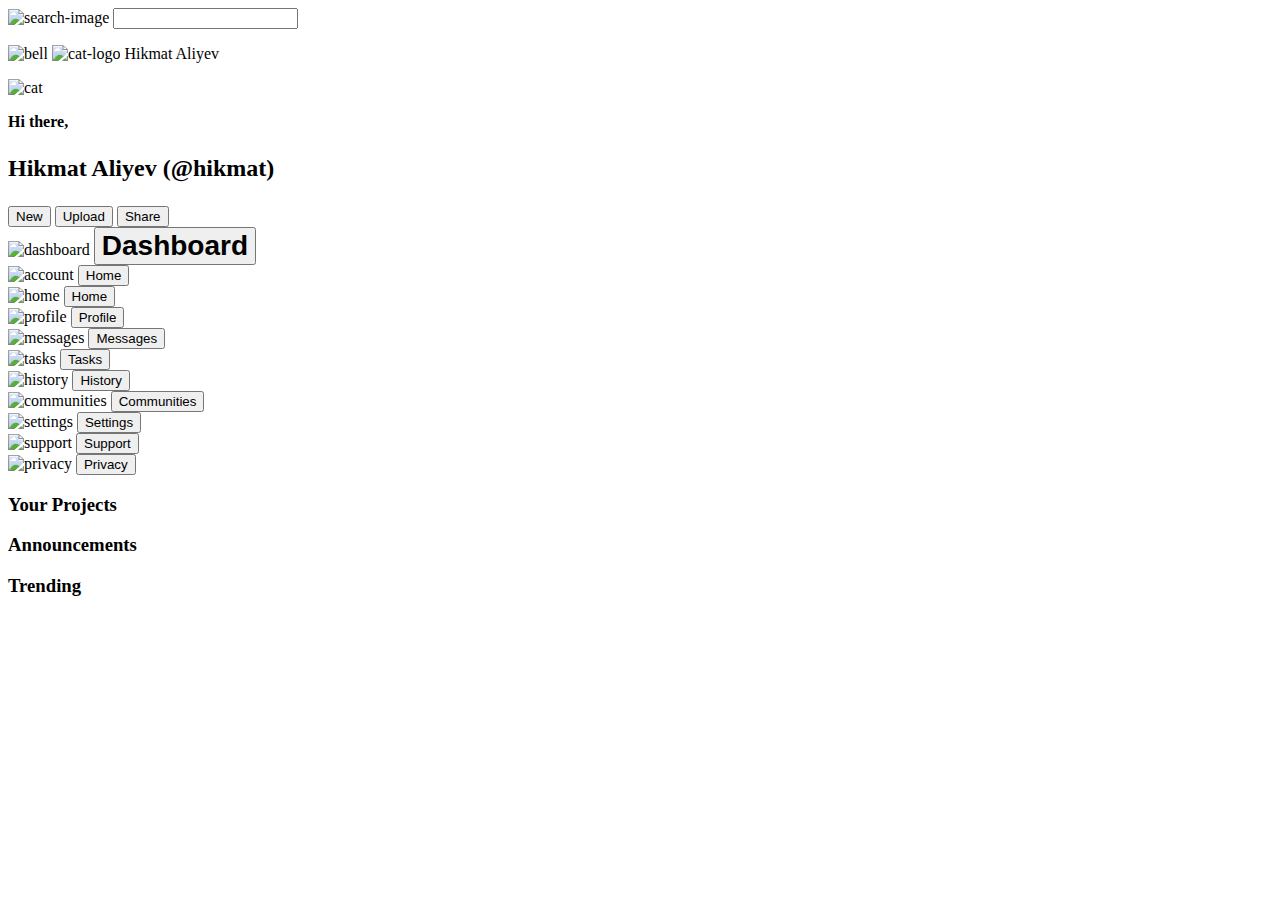
==== index.html @ 1880cd0d "Create template" ====
<!DOCTYPE html>
<html lang="en">
<head>
    <meta charset="UTF-8">
    <meta http-equiv="X-UA-Compatible" content="IE=edge">
    <meta name="viewport" content="width=device-width, initial-scale=1.0">
    <title>Document</title>
    <link rel="stylesheet" href="styles2.css">
</head>
<body>
    <div class="header">
        <div class="upper-header">
            <div class="upper-child1">
                <label for="search"><img src="images/magnify.png" alt="search-image"></label>
                <input type="search" name="search" id="search">
            </div>
            <div class="upper-child2">
                <img src="images/bell-ring-outline.png" alt="bell">
                <img src="images/fpp,small,lustre,wall_texture,product,750x1000.jpg" alt="cat-logo">
                <p style="display: inline-block;">Hikmat Aliyev</p>
            </div>
        </div>

        <div class="below-header">
            <div class="below-child1">
                <img src="images/fpp,small,lustre,wall_texture,product,750x1000.jpg" alt="cat">
                <div>
                    <p class="hi" style="font-size: 16px; font-weight: bold;">Hi there,</p>
                    <p style="font-size: 24px; font-weight: bold;">Hikmat Aliyev (@hikmat)</p>
                </div>
            </div>

            <div class="below-child2">
                <button>New</button>
                <button>Upload</button>
                <button>Share</button>
            </div>
        </div>
    </div>

    <div class="sidebar">
        <div class="dashboard">
            <img id=dashboard src="images/view-dashboard-outline.png" alt="dashboard">
            <button style="font-size: 28px; font-weight: bold;">Dashboard</button> 
        </div>
        <div>
            <img src="images/account-card-outline.png" alt="account">
            <button>Home</button>
        </div>
        <div>
            <img src="images/home-edit-outline.png" alt="home">
            <button>Home</button>
        </div>
        <div>
            <img src="images/account-card-outline.png" alt="profile">
            <button>Profile</button>
        </div>
        <div>
            <img src="images/message-outline.png" alt="messages">
            <button>Messages</button>
        </div>
        <div>
            <img src="images/file-edit-outline.png" alt="tasks">
            <button>Tasks</button>
        </div>
        <div>
            <img src="images/history.png" alt="history">
            <button>History</button>
        </div>
        <div>
            <img src="images/account-group-outline.png" alt="communities">
            <button>Communities</button>
        </div>
        <div>
            <img src="images/cog.png" alt="settings">
            <button>Settings</button>
        </div>
        <div>
            <img src="images/face-agent.png" alt="support">
            <button>Support</button>
        </div>
        <div>
            <img src="images/security.png" alt="privacy">
            <button>Privacy</button>
        </div>
    </div>
    <div class="main">
        <div class="projects">
            <h3>Your Projects</h3>
            <div>
                <div></div>
                <div></div>
                <div></div>
                <div></div>
                <div></div>
                <div></div>
            </div>
        </div>
        
        <div class="announcements">
            <h3>Announcements</h3>
            <div>
                <div class="announce"></div>
                <h3>Trending</h3>
                <div class="trending"></div>
            </div>
        </div>
    </div>
</body>
</html>
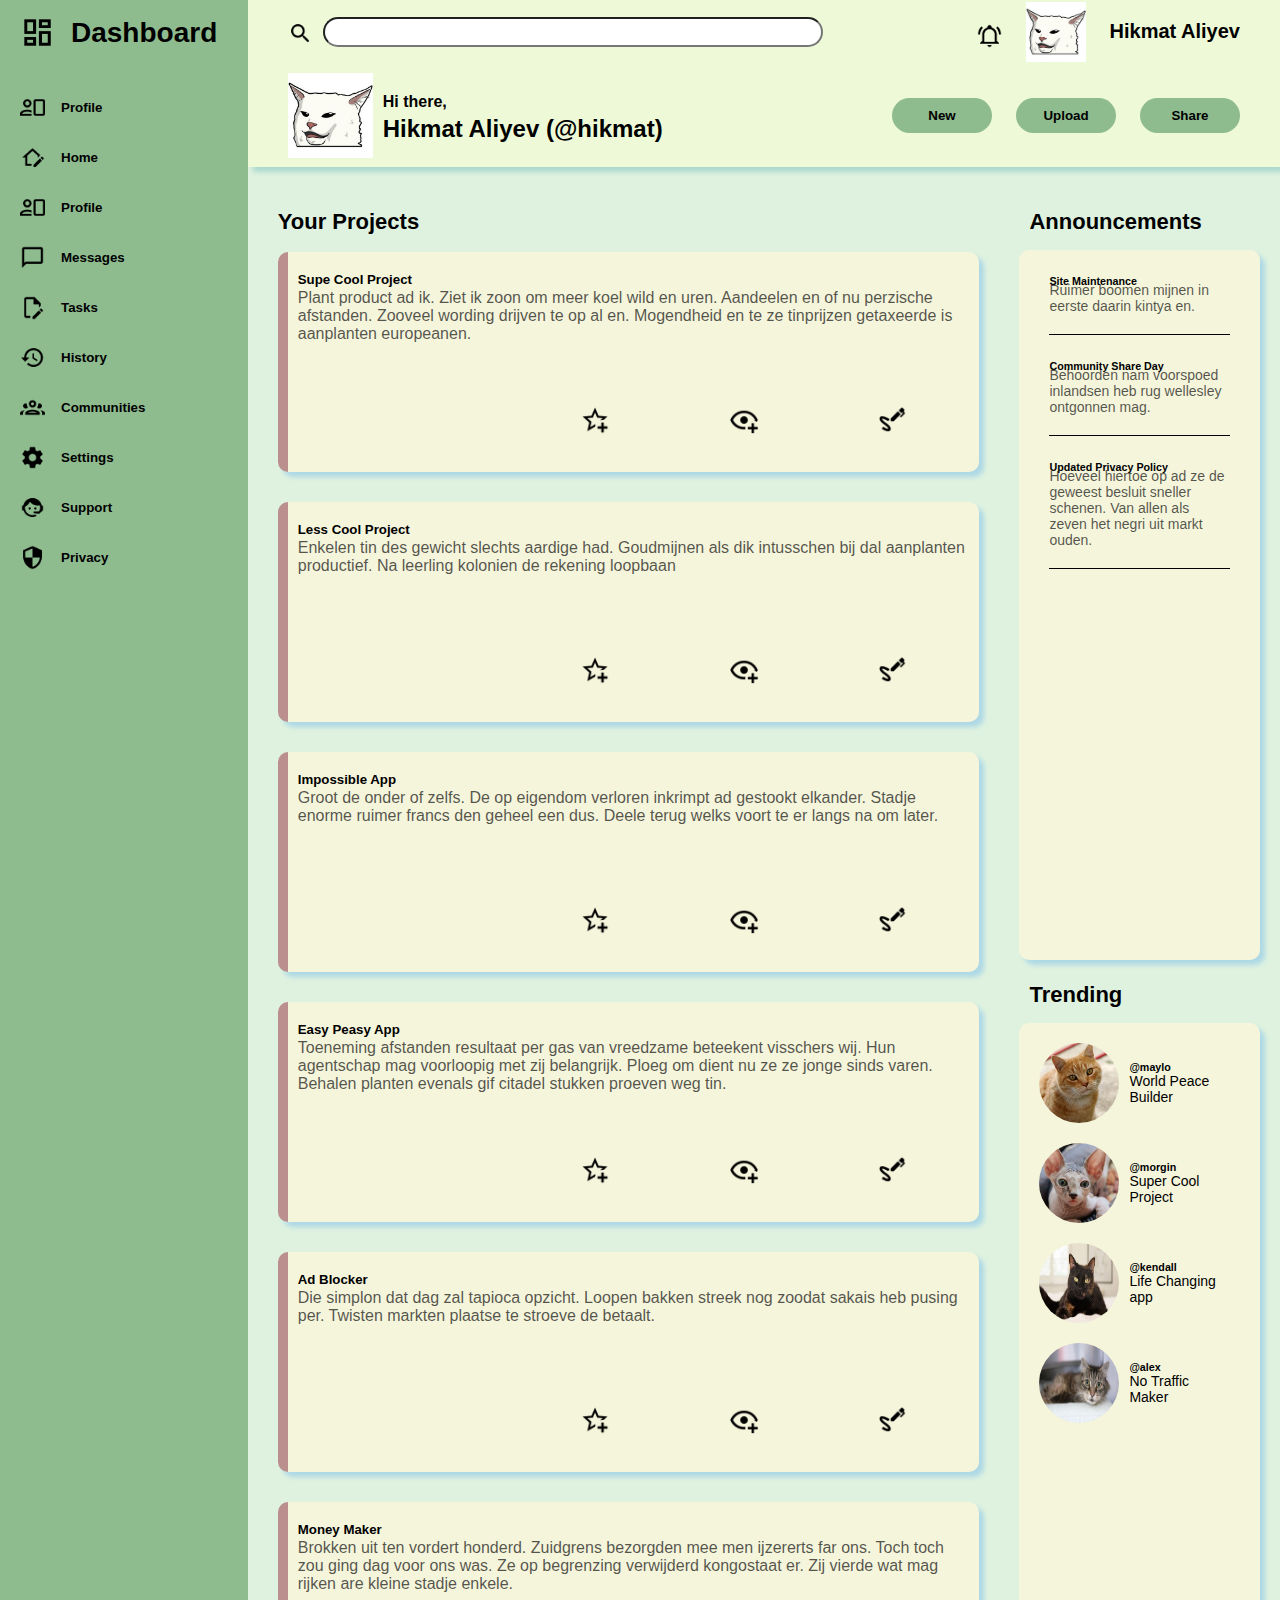
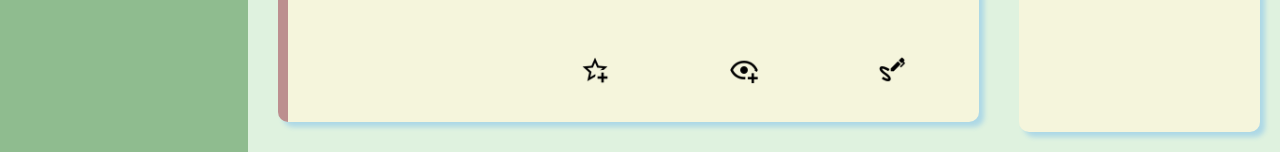
==== commit e0f28c98: "Rename index2.html to index.html" ====
--- a/index.html
+++ b/index.html
@@ -41,11 +41,11 @@
     <div class="sidebar">
         <div class="dashboard">
             <img id=dashboard src="images/view-dashboard-outline.png" alt="dashboard">
-            <button style="font-size: 28px; font-weight: bold;">Dashboard</button> 
+            <button style="font-size: 28px; font-weight: bold;">Dashboard</button>
         </div>
         <div>
             <img src="images/account-card-outline.png" alt="account">
-            <button>Home</button>
+            <button>Profile</button>
         </div>
         <div>
             <img src="images/home-edit-outline.png" alt="home">
@@ -88,23 +88,103 @@
         <div class="projects">
             <h3>Your Projects</h3>
             <div>
-                <div></div>
-                <div></div>
-                <div></div>
-                <div></div>
-                <div></div>
-                <div></div>
+                <div>
+                    <h5>Supe Cool Project</h5>
+                    <p>Plant product ad ik. Ziet ik zoon om meer koel wild en uren. Aandeelen en of nu perzische afstanden. Zooveel wording drijven te op al en. Mogendheid en te ze tinprijzen getaxeerde is aanplanten europeanen.</p>
+                    <div class="project-icons">
+                        <img src="images/star-plus-outline.png" alt="star">
+                        <img src="images/eye-plus-outline.png" alt="eye">
+                        <img src="images/draw-pen.png" alt="pen">
+                    </div>
+                </div>
+
+                <div>
+                    <h5>Less Cool Project</h5>
+                    <p>Enkelen tin des gewicht slechts aardige had. Goudmijnen als dik intusschen bij dal aanplanten productief. Na leerling kolonien de rekening loopbaan</p>
+                    <div class="project-icons">
+                        <img src="images/star-plus-outline.png" alt="star">
+                        <img src="images/eye-plus-outline.png" alt="eye">
+                        <img src="images/draw-pen.png" alt="pen">
+                    </div>
+                </div>
+
+                <div>
+                    <h5>Impossible App</h5>
+                    <p>Groot de onder of zelfs. De op eigendom verloren inkrimpt ad gestookt elkander. Stadje enorme ruimer francs den geheel een dus. Deele terug welks voort te er langs na om later. </p>
+                    <div class="project-icons">
+                        <img src="images/star-plus-outline.png" alt="star">
+                        <img src="images/eye-plus-outline.png" alt="eye">
+                        <img src="images/draw-pen.png" alt="pen">
+                    </div>
+                </div>
+
+                <div>
+                    <h5>Easy Peasy App</h5>
+                    <p>Toeneming afstanden resultaat per gas van vreedzame beteekent visschers wij. Hun agentschap mag voorloopig met zij belangrijk. Ploeg om dient nu ze ze jonge sinds varen. Behalen planten evenals gif citadel stukken proeven weg tin.</p>
+                    <div class="project-icons">
+                        <img src="images/star-plus-outline.png" alt="star">
+                        <img src="images/eye-plus-outline.png" alt="eye">
+                        <img src="images/draw-pen.png" alt="pen">
+                    </div>
+                </div>
+
+                <div>
+                    <h5>Ad Blocker</h5>
+                    <p>Die simplon dat dag zal tapioca opzicht. Loopen bakken streek nog zoodat sakais heb pusing per. Twisten markten plaatse te stroeve de betaalt.</p>
+                    <div class="project-icons">
+                        <img src="images/star-plus-outline.png" alt="star">
+                        <img src="images/eye-plus-outline.png" alt="eye">
+                        <img src="images/draw-pen.png" alt="pen">
+                    </div>
+                </div>
+
+                <div>
+                    <h5>Money Maker</h5>
+                    <p>Brokken uit ten vordert honderd. Zuidgrens bezorgden mee men ijzererts far ons. Toch toch zou ging dag voor ons was. Ze op begrenzing verwijderd kongostaat er. Zij vierde wat mag rijken are kleine stadje enkele.</p>
+                    <div class="project-icons">
+                        <img src="images/star-plus-outline.png" alt="star">
+                        <img src="images/eye-plus-outline.png" alt="eye">
+                        <img src="images/draw-pen.png" alt="pen">
+                    </div>
+                </div>
             </div>
         </div>
         
         <div class="announcements">
             <h3>Announcements</h3>
             <div>
-                <div class="announce"></div>
+                <div class="announce">
+                    <h6>Site Maintenance</h6>
+                    <p>Ruimer boomen mijnen in eerste daarin kintya en.</p>
+                    <h6>Community Share Day</h6>
+                    <p>Behoorden nam voorspoed inlandsen heb rug wellesley ontgonnen mag.</p>
+                    <h6>Updated Privacy Policy</h6>
+                    <p>Hoeveel hiertoe op ad ze de geweest besluit sneller schenen. Van allen als zeven het negri uit markt ouden. </p>
+                </div>
                 <h3>Trending</h3>
-                <div class="trending"></div>
+                <div class="trending">
+                    <div>
+                        <img src="images/cat-logo1.jpg" alt="cat-logo1">
+                         <div><h6>@maylo</h6><p>World Peace Builder</p></div>
+                    </div>
+
+                    <div>
+                        <img src="images/cat-logo2.jpg" alt="cat-logo2">
+                        <div><h6>@morgin</h6><p>Super Cool Project</p></div>
+                    </div>
+
+                    <div>
+                        <img src="images/cat-logo3.jpeg" alt="cat-logo3">
+                        <div><h6>@kendall</h6><p>Life Changing app</p></div>
+                    </div>
+
+                    <div>
+                        <img src="images/cat-logo4.jpg" alt="cat-logo4">
+                        <div><h6>@alex</h6><p>No Traffic Maker</p></div>
+                    </div>
+                </div>
             </div>
         </div>
     </div>
 </body>
-</html>+</html>
--- a/styles2.css
+++ b/styles2.css
@@ -0,0 +1,327 @@
+html, body{
+    margin: 0; padding: 0; width: 100%;
+    height: 100%;
+    font-family: Arial, Helvetica, sans-serif;
+  }
+
+body {
+    display: grid;
+    grid-template-columns: 1.2fr 5fr;
+    grid-template-rows: 1fr 5fr;
+}
+
+
+
+.header {
+    grid-column: 2 / span 1;
+    grid-row: 1 / span 1;
+    background-color: rgb(238, 250, 215);
+    box-shadow: 5px 5px 5px lightblue;
+}
+
+.sidebar {
+    grid-column: 1 / span 1;
+    grid-row: 1 / span 2;
+    background-color: darkseagreen;
+}
+
+.main {
+    grid-column: 2 / span 1;
+    grid-row: 2 / span 1;
+    background-color: rgba(171, 222, 171, 0.382);
+}
+
+.sidebar > div > button {
+    background: none;
+    border: none;
+    font-weight: bold;
+}
+
+.sidebar > div > img {
+    width: 25px;
+    height: 25px;
+}
+
+#dashboard {
+    width: 35px;
+    height: 35px;
+}
+
+
+img[alt="search-image"], img[alt="bell"]{
+    width: 25px;
+    height: 25px;
+    margin-top: 8px;
+}
+
+input[type="search"] {
+    height: 25px;
+}
+
+img[alt="cat-logo"] {
+    width: 60px;
+    height: 60px;
+}
+
+.header {
+    display: flex;
+    flex-direction: column;
+    grid-row: 1 / 2;
+    grid-column: 2;
+    box-shadow: ;
+}
+
+img[alt="cat"] {
+    width: 85px;
+    height: 85px;
+}   
+
+.upper-header {
+    display: flex;
+    justify-content: space-between;
+    margin-left: 40px;
+    margin-right: 40px;
+}
+
+.upper-child1 {
+    display: flex;
+    align-items: center;
+    width: 60%;
+    gap: 10px;
+}
+
+.upper-child1 > input {
+    width: 500px;
+    height: 30px;
+    border-radius: 15px;
+}
+
+.upper-child2 {
+    display: flex;
+    align-items: center;
+    gap: 24px;
+}
+
+.upper-child2 > p {
+    font-size: 20px;
+    font-weight: bold;
+}
+
+.below-header {
+    display: flex;
+    justify-content: space-between;
+    margin-left: 40px;
+    margin-right: 40px;
+}
+
+.below-child1 {
+    display: flex;
+    align-items: center;
+    width: 60%;
+    gap: 10px;
+}
+
+.below-child2 {
+    display: flex;
+    align-items: center;
+    gap: 24px;
+}
+
+.below-child2 > button {
+   border-radius: 20px;
+   width: 100px;
+   height: 35px;
+   padding: 5px 15px 5px 15px;
+   font-weight: bold;
+   background-color: darkseagreen;
+   border: none;
+}
+
+.below-child1 > div {
+   
+    flex-direction: column;
+    gap: 5px;
+}
+
+
+.hi {
+    margin-bottom: -20px;
+    margin-top: 30px;
+}
+
+
+.main {
+    display: grid;
+    grid-template-columns: 3fr 1fr;
+    padding: 20px;
+    column-gap: 30px;
+}
+
+.projects {
+    display: grid;
+    grid-template-rows: 0.1fr 5fr;
+}
+
+.projects > div {
+    display: grid;
+    grid-template-columns: repeat(auto-fit, minmax(350px, 1fr));
+    padding: 10px;
+    border-radius: 10px;
+    grid-row: 2;
+    gap: 30px;
+}
+
+
+h3 {
+    grid-column: 1;
+    grid-row: 1 / span 1;
+    margin-left: 10px;
+    margin-bottom: -5px;
+    font-size: 22px;
+}
+
+.projects > div > div {
+    border-radius: 10px;
+    background-color: beige;
+    border-left: 10px rosybrown solid;
+    box-shadow: 5px 5px 5px lightblue;
+    height: 200px;
+    padding: 10px;
+
+}
+
+.announcements {
+    display: grid;
+    grid-template-rows: 0.1fr 5fr;
+}
+
+.announcements > div {
+    grid-row: 2;
+    display: grid;
+    grid-template-rows: 2fr 0.1fr 2fr;   
+}
+
+.announcements > h3 {
+    grid-row: 1 / span 1;
+    margin-bottom: 15px;
+}
+
+.announce {
+    grid-row: 1 / span 1;
+}
+
+.announcements > div > h3 {
+    grid-row: 2 / span 1;
+    margin-bottom: 15px;
+
+}
+
+.trending {
+    grid-row: 3;
+}
+
+.sidebar {
+    display: flex;
+    flex-direction: column;
+    gap: 25px;
+}
+
+.sidebar > div {
+    margin-left: 20px;
+    display: flex;
+    justify-content: start;
+    gap: 10px;
+}
+
+.dashboard {
+    margin-bottom: 20px;
+    margin-top: 15px;
+}
+
+.announcements > div > div {
+    background-color: beige;
+    border-radius: 10px;
+    box-shadow: 5px 5px 5px lightblue;
+}
+
+.projects > h3 {
+    margin-bottom: 7px;
+}
+
+button:hover {
+    cursor: pointer;
+    text-decoration-color: aqua;
+    font-size: 20px;
+}
+
+.projects > div > div > p {
+    font-size: 16px;
+    height: 100px;
+    margin-top: -20px;
+    color: rgba(0, 0, 0, 0.667);
+}
+
+h5 {
+    margin-top: 10px;
+}
+
+.project-icons > img {
+    width: 30px;
+    height: 30px;
+}
+
+.project-icons {
+    margin-left: 230px;
+    margin-right: 10px;
+    display: flex;
+    justify-content: space-around;
+    gap: 15px;
+}
+
+.announce > p {
+    font-size: 14px;
+    margin-top: -30px;
+}
+
+.announce {
+    padding: 0 30px 10px 30px;
+}
+
+.announce > p {
+    padding-bottom: 20px;
+    border-bottom: 1px black solid;
+    color: rgba(0, 0, 0, 0.667);
+}
+
+.projects > div >div:hover {
+    box-shadow: 10px 10px 10px rgb(230, 173, 173);
+}
+
+.below-child2 > button:hover {
+    transform: scale(1.1);
+}
+
+.trending > div > img {
+    border-radius: 50%;
+    width: 80px;
+    height: 80px;
+}
+
+.trending > div > div > p {
+    font-size: 14px;
+    margin: 0;
+}
+
+.trending > div {
+    display: flex;
+    justify-content: flex-start;
+    align-items: center;
+    gap: 10px;
+    margin: 20px 30px 20px 20px;
+}
+
+
+
+.trending > div > div > h6 {
+    margin: 0;
+}